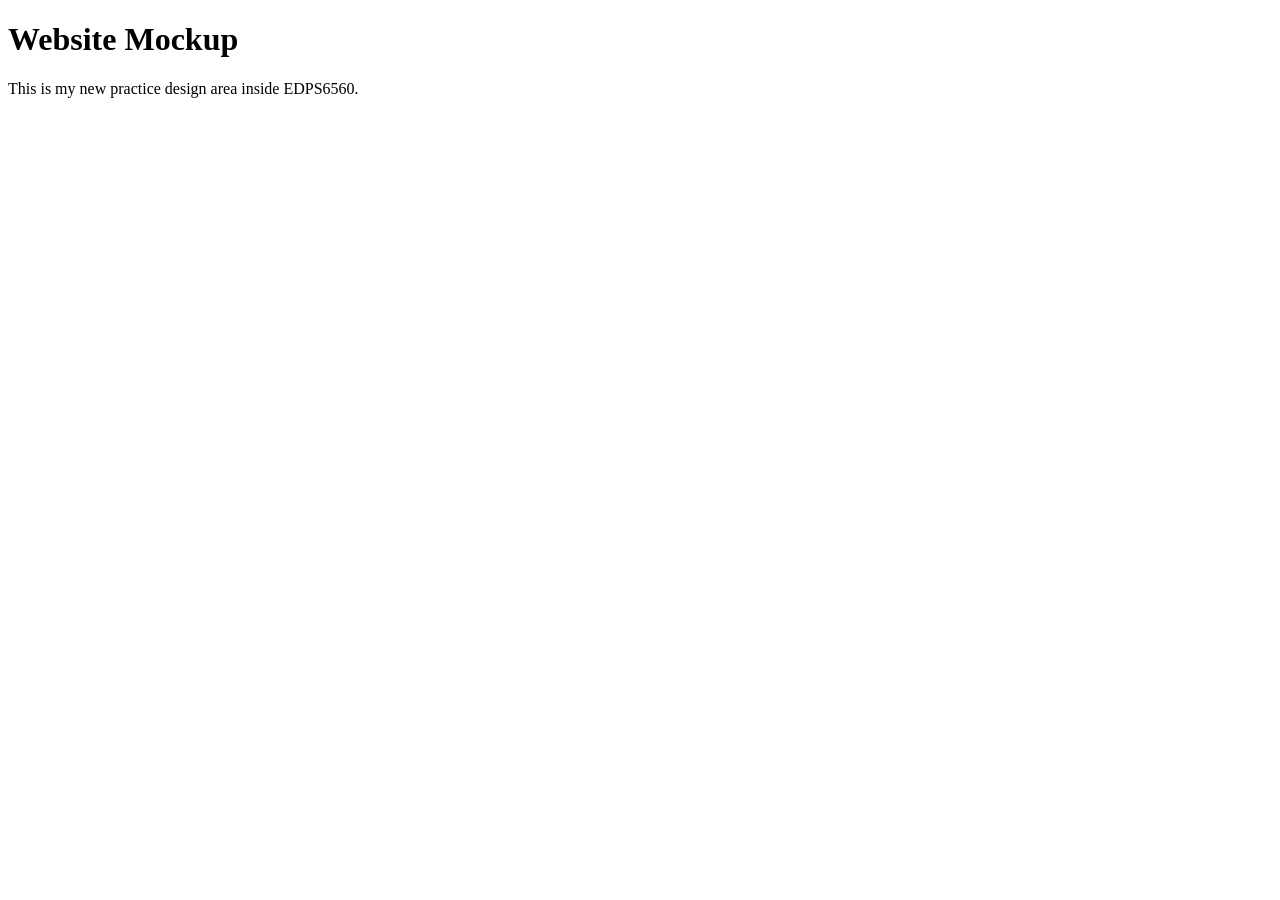
==== experiments/website-mockup/index.html @ 7709a5c5 "Create Website mockup folder" ====
<!DOCTYPE html>
<html lang="en">
<head>
  <meta charset="UTF-8">
  <meta name="viewport" content="width=device-width, initial-scale=1.0">
  <title>Website Mockup</title>
</head>
<body>
  <h1>Website Mockup</h1>
  <p>This is my new practice design area inside EDPS6560.</p>
</body>
</html>
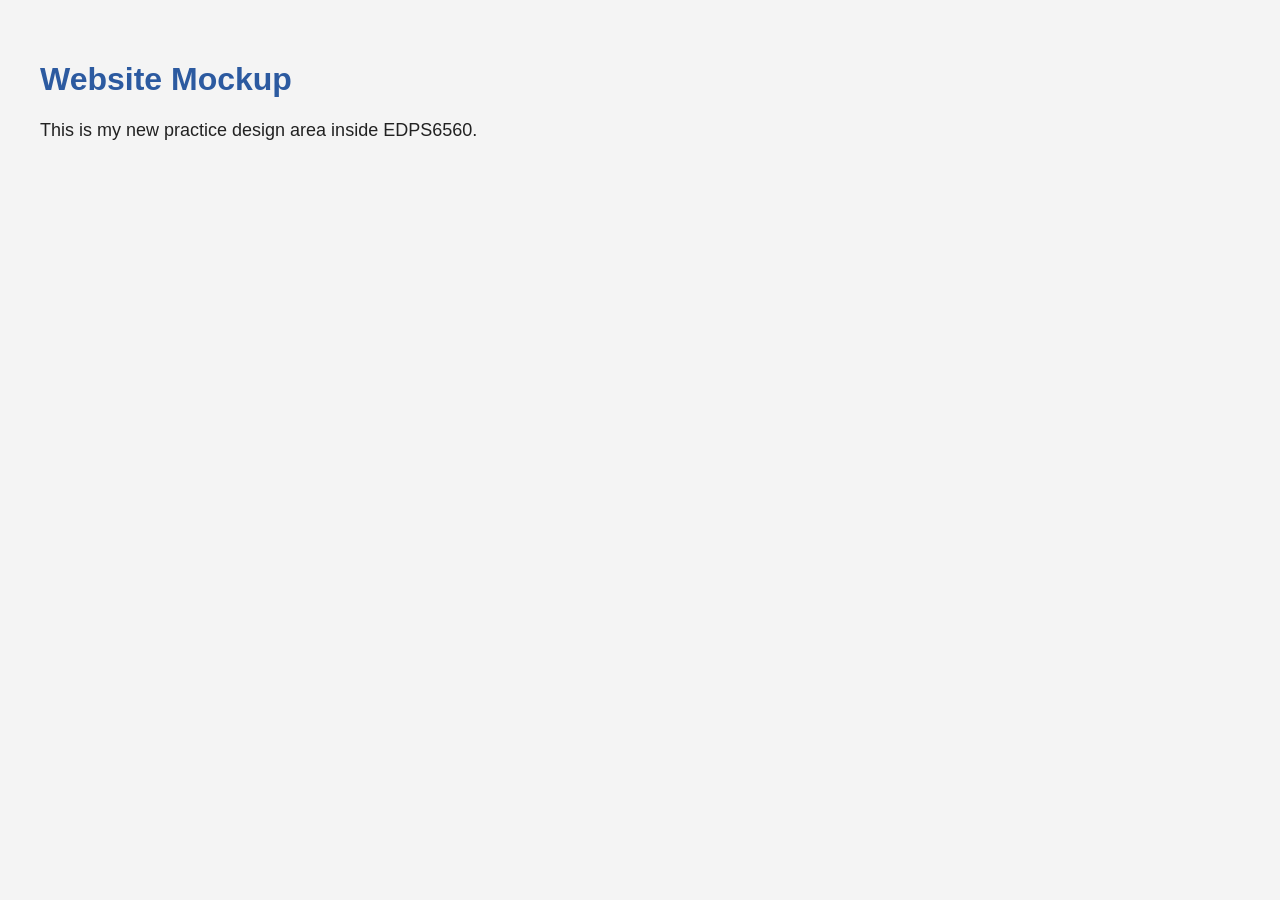
==== commit 2d8091e1: "Update index.html" ====
--- a/experiments/website-mockup/index.html
+++ b/experiments/website-mockup/index.html
@@ -4,6 +4,7 @@
   <meta charset="UTF-8">
   <meta name="viewport" content="width=device-width, initial-scale=1.0">
   <title>Website Mockup</title>
+  <link rel="stylesheet" href="style.css">
 </head>
 <body>
   <h1>Website Mockup</h1>
--- a/experiments/website-mockup/style.css
+++ b/experiments/website-mockup/style.css
@@ -0,0 +1,15 @@
+body {
+  font-family: Arial, sans-serif;
+  background-color: #f4f4f4;
+  color: #222;
+  margin: 0;
+  padding: 40px;
+}
+
+h1 {
+  color: #2c5aa0;
+}
+
+p {
+  font-size: 18px;
+}
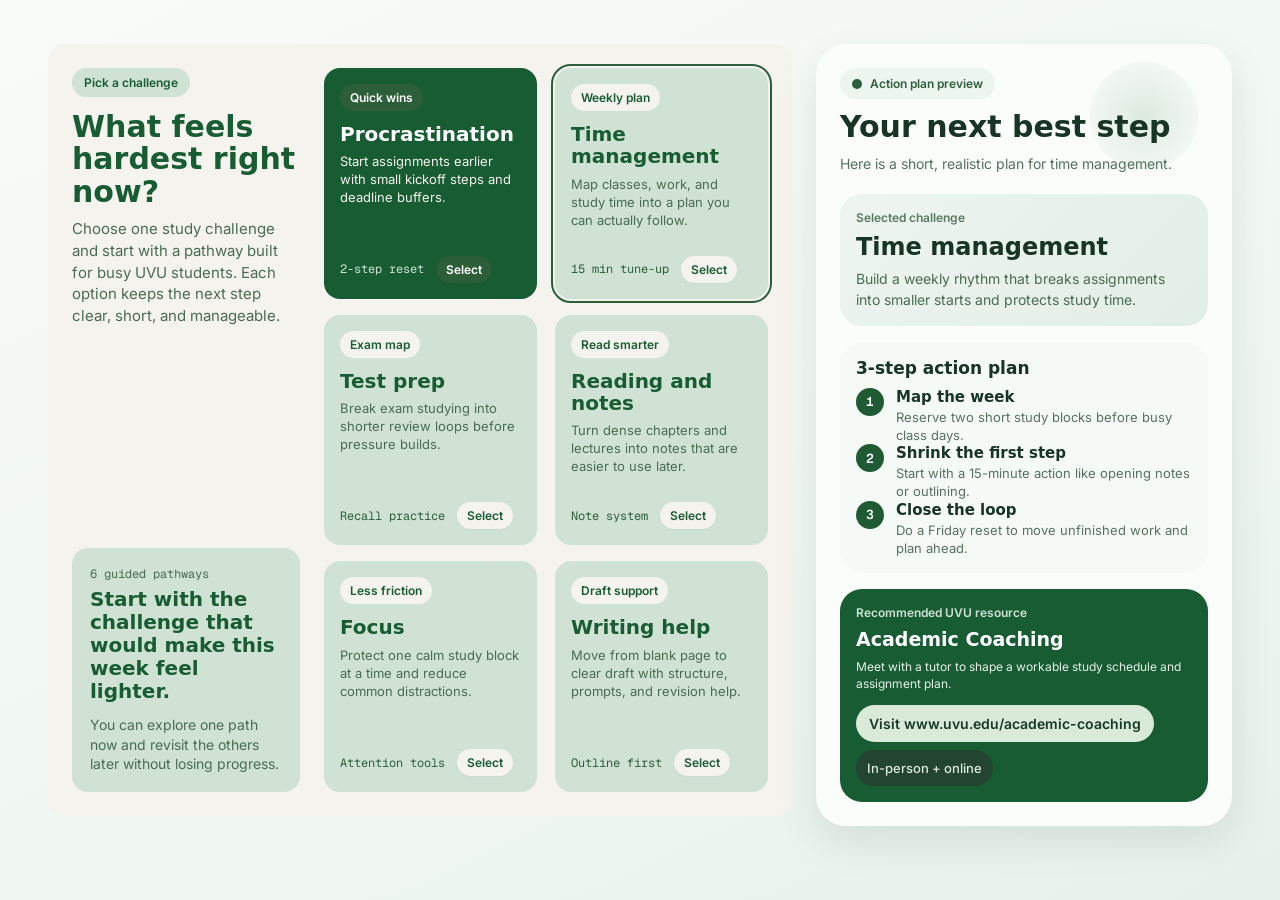
==== commit 043d107f: "Revise website mockup for UVU study skills pathway Updated the website mockup to reflect a new title" ====
--- a/experiments/website-mockup/index.html
+++ b/experiments/website-mockup/index.html
@@ -1,13 +1,884 @@
 <!DOCTYPE html>
 <html lang="en">
 <head>
-  <meta charset="UTF-8">
-  <meta name="viewport" content="width=device-width, initial-scale=1.0">
-  <title>Website Mockup</title>
-  <link rel="stylesheet" href="style.css">
+  <meta charset="UTF-8" />
+  <meta name="viewport" content="width=device-width, initial-scale=1.0" />
+  <title>Study Skills Pathway | UVU</title>
+  <link rel="preconnect" href="https://fonts.googleapis.com" />
+  <link rel="preconnect" href="https://fonts.gstatic.com" crossorigin />
+  <link href="https://fonts.googleapis.com/css2?family=Geist+Mono:wght@400;600&family=Inter:wght@400;500;600&display=swap" rel="stylesheet" />
+  <style>
+    :root {
+      --bg-gradient-start: #f8fbf8;
+      --bg-gradient-mid: #f0f7f2;
+      --bg-gradient-end: #e7f1ea;
+      --surface: #f5f3ee;
+      --surface-panel: #fbfdfb;
+      --green-900: #185c33;
+      --green-800: #2d5e3a;
+      --green-700: #4a6b52;
+      --green-600: #55715d;
+      --green-500: #5a7963;
+      --green-400: #58715f;
+      --green-300: #cfe2d4;
+      --green-200: #d9ead9;
+      --green-100: #edf5ef;
+      --green-50: #eef5f0;
+      --green-25: #e1eee5;
+      --green-tint: #e6f0e9;
+      --green-chip: #cfe2d4;
+      --green-dark-2: #234431;
+      --green-dark-3: #173724;
+      --green-badge: #1f5a35;
+      --text-dark: #183425;
+      --white: #ffffff;
+      --shadow-soft: 0 16px 40px rgba(20, 59, 34, 0.1);
+      --shadow-chip: 0 1px 2px rgba(0, 0, 0, 0.04);
+      --radius-lg: 30px;
+      --radius-md: 22px;
+      --radius-sm: 16px;
+      --radius-pill: 9999px;
+      --font-display: "Segoe UI", system-ui, sans-serif;
+      --font-body: "Inter", system-ui, sans-serif;
+      --font-mono: "Geist Mono", "Consolas", monospace;
+    }
+
+    * {
+      box-sizing: border-box;
+      margin: 0;
+      padding: 0;
+    }
+
+    body {
+      min-height: 100vh;
+      font-family: var(--font-body);
+      color: var(--green-900);
+      background: linear-gradient(155deg, var(--bg-gradient-start) 0%, var(--bg-gradient-mid) 60%, var(--bg-gradient-end) 100%);
+    }
+
+    .app {
+      max-width: 1280px;
+      min-height: 860px;
+      margin: 0 auto;
+      padding: 44px 48px;
+      display: grid;
+      grid-template-columns: minmax(0, 744px) minmax(320px, 416px);
+      gap: 24px;
+      align-items: start;
+    }
+
+    .content-area {
+      background: var(--surface);
+      border-radius: var(--radius-sm);
+      padding: 24px;
+      display: flex;
+      flex-direction: column;
+      gap: 28px;
+      min-height: 772px;
+    }
+
+    .challenge-section {
+      display: grid;
+      grid-template-columns: 228px minmax(0, 1fr);
+      gap: 24px;
+      flex: 1;
+      min-height: 0;
+    }
+
+    .intro-rail {
+      display: flex;
+      flex-direction: column;
+      justify-content: space-between;
+      gap: 20px;
+    }
+
+    .label-group {
+      display: flex;
+      flex-direction: column;
+      gap: 14px;
+    }
+
+    .section-chip {
+      display: inline-flex;
+      align-items: center;
+      width: fit-content;
+      background: var(--green-300);
+      color: var(--green-900);
+      border-radius: var(--radius-pill);
+      padding: 7px 12px;
+      font-size: 12px;
+      font-weight: 600;
+    }
+
+    .intro-title {
+      font-family: var(--font-display);
+      font-size: 30px;
+      font-weight: 600;
+      line-height: 1.08;
+      color: var(--green-900);
+    }
+
+    .intro-description {
+      margin-top: 10px;
+      font-size: 15px;
+      line-height: 1.45;
+      color: var(--green-700);
+    }
+
+    .support-tile {
+      background: var(--green-300);
+      border-radius: var(--radius-sm);
+      padding: 18px;
+      display: flex;
+      flex-direction: column;
+      gap: 12px;
+    }
+
+    .support-eyebrow {
+      font-family: var(--font-mono);
+      font-size: 12px;
+      color: var(--green-700);
+    }
+
+    .support-title {
+      margin-top: 6px;
+      font-family: var(--font-display);
+      font-size: 20px;
+      font-weight: 600;
+      line-height: 1.15;
+      color: var(--green-900);
+    }
+
+    .support-note {
+      font-size: 14px;
+      line-height: 1.4;
+      color: var(--green-700);
+    }
+
+    .challenge-grid {
+      display: flex;
+      flex-direction: column;
+      gap: 16px;
+      min-height: 0;
+    }
+
+    .challenge-row {
+      display: grid;
+      grid-template-columns: repeat(2, minmax(0, 1fr));
+      gap: 18px;
+      flex: 1;
+      min-height: 0;
+    }
+
+    .challenge-card {
+      border: none;
+      border-radius: var(--radius-sm);
+      padding: 16px;
+      display: flex;
+      flex-direction: column;
+      justify-content: space-between;
+      gap: 14px;
+      text-align: left;
+      cursor: pointer;
+      transition: transform 0.15s ease, box-shadow 0.15s ease;
+      min-height: 180px;
+      background: var(--green-300);
+      color: var(--green-900);
+      font-family: inherit;
+    }
+
+    .challenge-card:hover {
+      transform: translateY(-2px);
+      box-shadow: var(--shadow-chip);
+    }
+
+    .challenge-card.is-featured {
+      background: var(--green-900);
+      color: var(--white);
+    }
+
+    .challenge-card.is-selected {
+      outline: 2px solid var(--green-800);
+      outline-offset: 2px;
+    }
+
+    .challenge-card.is-featured.is-selected {
+      outline-color: var(--green-300);
+    }
+
+    .card-chip {
+      display: inline-flex;
+      width: fit-content;
+      border-radius: var(--radius-pill);
+      padding: 6px 10px;
+      font-size: 12px;
+      font-weight: 600;
+      background: var(--surface);
+      color: var(--green-900);
+    }
+
+    .challenge-card.is-featured .card-chip {
+      background: var(--green-800);
+      color: var(--white);
+    }
+
+    .card-title {
+      margin-top: 12px;
+      font-family: var(--font-display);
+      font-size: 20px;
+      font-weight: 600;
+      line-height: 1.12;
+    }
+
+    .card-description {
+      margin-top: 8px;
+      font-size: 13px;
+      line-height: 1.38;
+      color: var(--green-700);
+    }
+
+    .challenge-card.is-featured .card-description {
+      color: var(--surface);
+    }
+
+    .card-footer {
+      display: flex;
+      align-items: center;
+      justify-content: space-between;
+      gap: 12px;
+    }
+
+    .card-meta {
+      font-family: var(--font-mono);
+      font-size: 12px;
+      color: var(--green-800);
+    }
+
+    .challenge-card.is-featured .card-meta {
+      color: var(--green-300);
+    }
+
+    .card-action {
+      display: inline-flex;
+      align-items: center;
+      border-radius: var(--radius-pill);
+      padding: 6px 10px;
+      font-size: 12px;
+      font-weight: 600;
+      background: var(--surface);
+      color: var(--green-900);
+      box-shadow: var(--shadow-chip);
+    }
+
+    .challenge-card.is-featured .card-action {
+      background: var(--green-800);
+      color: var(--white);
+    }
+
+    .result-panel {
+      position: relative;
+      background: var(--surface-panel);
+      border-radius: var(--radius-lg);
+      box-shadow: var(--shadow-soft);
+      padding: 24px;
+      display: flex;
+      flex-direction: column;
+      gap: 16px;
+      min-height: 772px;
+      overflow: hidden;
+    }
+
+    .accent-orb {
+      position: absolute;
+      top: 18px;
+      right: 34px;
+      width: 108px;
+      height: 108px;
+      border-radius: 50%;
+      background: radial-gradient(circle, rgba(111, 168, 126, 0.22) 0%, rgba(111, 168, 126, 0) 100%);
+      pointer-events: none;
+    }
+
+    .result-hero {
+      display: flex;
+      flex-direction: column;
+      gap: 10px;
+      padding-bottom: 4px;
+      position: relative;
+      z-index: 1;
+    }
+
+    .resource-chip {
+      display: inline-flex;
+      align-items: center;
+      gap: 8px;
+      width: fit-content;
+      background: var(--green-100);
+      border-radius: var(--radius-pill);
+      padding: 8px 12px;
+      font-size: 12px;
+      font-weight: 600;
+      color: var(--green-800);
+    }
+
+    .resource-chip-dot {
+      width: 10px;
+      height: 10px;
+      border-radius: 50%;
+      background: var(--green-800);
+    }
+
+    .panel-title {
+      font-family: var(--font-display);
+      font-size: 30px;
+      font-weight: 600;
+      color: var(--text-dark);
+    }
+
+    .panel-intro {
+      font-size: 14px;
+      line-height: 1.45;
+      color: var(--green-600);
+    }
+
+    .selected-challenge {
+      background: linear-gradient(135deg, var(--green-50) 0%, var(--green-25) 100%);
+      border-radius: var(--radius-md);
+      padding: 16px;
+      display: flex;
+      flex-direction: column;
+      gap: 8px;
+    }
+
+    .selected-label {
+      font-size: 12px;
+      font-weight: 600;
+      color: var(--green-500);
+    }
+
+    .selected-title {
+      font-family: var(--font-display);
+      font-size: 24px;
+      font-weight: 600;
+      color: var(--text-dark);
+    }
+
+    .selected-summary {
+      font-size: 14px;
+      line-height: 1.45;
+      color: var(--green-700);
+    }
+
+    .action-steps {
+      background: #f6faf7;
+      border-radius: var(--radius-md);
+      padding: 16px;
+      display: flex;
+      flex-direction: column;
+      gap: 10px;
+    }
+
+    .steps-title {
+      font-family: var(--font-display);
+      font-size: 17px;
+      font-weight: 600;
+      color: var(--text-dark);
+    }
+
+    .step-line {
+      display: flex;
+      gap: 12px;
+      align-items: flex-start;
+    }
+
+    .step-badge {
+      width: 28px;
+      height: 28px;
+      border-radius: 50%;
+      background: var(--green-badge);
+      color: var(--white);
+      display: grid;
+      place-items: center;
+      font-family: var(--font-mono);
+      font-size: 13px;
+      font-weight: 600;
+      flex-shrink: 0;
+    }
+
+    .step-copy {
+      display: flex;
+      flex-direction: column;
+      gap: 2px;
+      min-width: 0;
+    }
+
+    .step-title {
+      font-family: var(--font-display);
+      font-size: 15px;
+      font-weight: 600;
+      color: var(--text-dark);
+    }
+
+    .step-body {
+      font-size: 13px;
+      line-height: 1.4;
+      color: var(--green-400);
+    }
+
+    .resource-section {
+      margin-top: auto;
+      background: var(--green-900);
+      border-radius: var(--radius-md);
+      padding: 16px;
+      display: flex;
+      flex-direction: column;
+      gap: 8px;
+    }
+
+    .resource-label {
+      font-size: 12px;
+      font-weight: 600;
+      color: var(--green-chip);
+    }
+
+    .resource-title {
+      font-family: var(--font-display);
+      font-size: 19px;
+      font-weight: 600;
+      color: var(--white);
+    }
+
+    .resource-body {
+      font-size: 12px;
+      line-height: 1.45;
+      color: var(--green-tint);
+    }
+
+    .resource-actions {
+      display: flex;
+      flex-wrap: wrap;
+      gap: 8px;
+      margin-top: 4px;
+    }
+
+    .visit-button {
+      display: inline-flex;
+      align-items: center;
+      justify-content: center;
+      border: none;
+      border-radius: var(--radius-pill);
+      padding: 10px 13px;
+      background: var(--green-200);
+      color: var(--green-dark-3);
+      font-family: inherit;
+      font-size: 14px;
+      font-weight: 600;
+      text-decoration: none;
+      cursor: pointer;
+    }
+
+    .visit-button:hover {
+      filter: brightness(0.97);
+    }
+
+    .secondary-tag {
+      display: inline-flex;
+      align-items: center;
+      justify-content: center;
+      border-radius: var(--radius-pill);
+      padding: 10px 11px;
+      background: var(--green-dark-2);
+      color: #ddeade;
+      font-size: 13px;
+      font-weight: 500;
+    }
+
+    @media (max-width: 1100px) {
+      .app {
+        grid-template-columns: 1fr;
+        padding: 24px;
+        min-height: auto;
+      }
+
+      .content-area,
+      .result-panel {
+        min-height: auto;
+      }
+
+      .challenge-section {
+        grid-template-columns: 1fr;
+      }
+
+      .intro-rail {
+        gap: 24px;
+      }
+    }
+
+    @media (max-width: 720px) {
+      .challenge-row {
+        grid-template-columns: 1fr;
+      }
+
+      .intro-title,
+      .panel-title {
+        font-size: 26px;
+      }
+    }
+  </style>
 </head>
 <body>
-  <h1>Website Mockup</h1>
-  <p>This is my new practice design area inside EDPS6560.</p>
+  <main class="app">
+    <section class="content-area" aria-labelledby="intro-title">
+      <div class="challenge-section">
+        <aside class="intro-rail">
+          <div class="label-group">
+            <span class="section-chip">Pick a challenge</span>
+            <div>
+              <h1 class="intro-title" id="intro-title">What feels hardest right now?</h1>
+              <p class="intro-description">
+                Choose one study challenge and start with a pathway built for busy UVU students.
+                Each option keeps the next step clear, short, and manageable.
+              </p>
+            </div>
+          </div>
+
+          <div class="support-tile">
+            <div>
+              <p class="support-eyebrow">6 guided pathways</p>
+              <p class="support-title">Start with the challenge that would make this week feel lighter.</p>
+            </div>
+            <p class="support-note">
+              You can explore one path now and revisit the others later without losing progress.
+            </p>
+          </div>
+        </aside>
+
+        <div class="challenge-grid" id="challenge-grid" role="listbox" aria-label="Study challenges"></div>
+      </div>
+    </section>
+
+    <aside class="result-panel" aria-live="polite">
+      <div class="accent-orb" aria-hidden="true"></div>
+
+      <div class="result-hero">
+        <div class="resource-chip">
+          <span class="resource-chip-dot" aria-hidden="true"></span>
+          <span>Action plan preview</span>
+        </div>
+        <h2 class="panel-title">Your next best step</h2>
+        <p class="panel-intro" id="panel-intro">
+          Choose a challenge to see a short, realistic plan. This sample shows the response state.
+        </p>
+      </div>
+
+      <section class="selected-challenge">
+        <p class="selected-label">Selected challenge</p>
+        <h3 class="selected-title" id="selected-title">Time management</h3>
+        <p class="selected-summary" id="selected-summary">
+          Build a weekly rhythm that breaks assignments into smaller starts and protects study time.
+        </p>
+      </section>
+
+      <section class="action-steps">
+        <h4 class="steps-title" id="steps-title">3-step action plan</h4>
+        <div id="steps-list"></div>
+      </section>
+
+      <section class="resource-section">
+        <p class="resource-label">Recommended UVU resource</p>
+        <h4 class="resource-title" id="resource-title">Academic Tutoring</h4>
+        <p class="resource-body" id="resource-body">
+          Meet with a tutor to shape a workable study schedule and assignment plan.
+        </p>
+        <div class="resource-actions">
+          <a class="visit-button" id="resource-link" href="https://tutoring.uvu.edu" target="_blank" rel="noopener noreferrer">
+            Visit tutoring.uvu.edu
+          </a>
+          <span class="secondary-tag" id="resource-tag">In-person + online</span>
+        </div>
+      </section>
+    </aside>
+  </main>
+
+  <script>
+    const challenges = [
+      {
+        id: "procrastination",
+        featured: true,
+        chip: "Quick wins",
+        title: "Procrastination",
+        description: "Start assignments earlier with small kickoff steps and deadline buffers.",
+        meta: "2-step reset",
+        summary: "Break the delay cycle with tiny starts, visible deadlines, and a quick reset when momentum slips.",
+        stepsTitle: "2-step action plan",
+        steps: [
+          {
+            title: "Name the first 10 minutes",
+            body: "Write one tiny start like opening the doc, listing three bullets, or reading one page."
+          },
+          {
+            title: "Set a visible buffer",
+            body: "Put the real due date on your calendar two days early so you have room to finish calmly."
+          }
+        ],
+        resource: {
+          title: "Student Success",
+          body: "Talk with a coach about accountability plans and realistic start habits for busy weeks.",
+          url: "https://www.uvu.edu/academic-coaching/",
+          linkLabel: "Visit Academic Coaching.uvu.edu",
+          tag: "Coaching support"
+        }
+      },
+      {
+        id: "time-management",
+        featured: false,
+        chip: "Weekly plan",
+        title: "Time management",
+        description: "Map classes, work, and study time into a plan you can actually follow.",
+        meta: "15 min tune-up",
+        summary: "Build a weekly rhythm that breaks assignments into smaller starts and protects study time.",
+        stepsTitle: "3-step action plan",
+        steps: [
+          {
+            title: "Map the week",
+            body: "Reserve two short study blocks before busy class days."
+          },
+          {
+            title: "Shrink the first step",
+            body: "Start with a 15-minute action like opening notes or outlining."
+          },
+          {
+            title: "Close the loop",
+            body: "Do a Friday reset to move unfinished work and plan ahead."
+          }
+        ],
+        resource: {
+          title: "Academic Coaching",
+          body: "Meet with a tutor to shape a workable study schedule and assignment plan.",
+          url: "https://www.uvu.edu/academic-coaching/",
+          linkLabel: "Visit www.uvu.edu/academic-coaching",
+          tag: "In-person + online"
+        }
+      },
+      {
+        id: "test-prep",
+        featured: false,
+        chip: "Exam map",
+        title: "Test prep",
+        description: "Break exam studying into shorter review loops before pressure builds.",
+        meta: "Recall practice",
+        summary: "Turn exam prep into short recall loops so review feels steady instead of last-minute.",
+        stepsTitle: "3-step action plan",
+        steps: [
+          {
+            title: "List what the exam covers",
+            body: "Pull topics from the syllabus, study guide, and recent lectures into one page."
+          },
+          {
+            title: "Schedule recall reps",
+            body: "Use 20-minute sessions with flashcards, practice questions, or teach-back notes."
+          },
+          {
+            title: "Check gaps early",
+            body: "Mark weak spots after each session and review them before the next study block."
+          }
+        ],
+        resource: {
+          title: "Testing Services",
+          body: "Use campus testing resources and prep support to reduce uncertainty before exam day.",
+          url: "https://www.uvu.edu/academic-coaching/",
+          linkLabel: "Visit www.uvu.edu/academic-coaching",
+          tag: "Exam support"
+        }
+      },
+      {
+        id: "reading-notes",
+        featured: false,
+        chip: "Read smarter",
+        title: "Reading and notes",
+        description: "Turn dense chapters and lectures into notes that are easier to use later.",
+        meta: "Note system",
+        summary: "Capture readings and lectures in a simple note system you can reuse when assignments start.",
+        stepsTitle: "3-step action plan",
+        steps: [
+          {
+            title: "Preview before you read",
+            body: "Scan headings, summaries, and bold terms to know what matters before diving in."
+          },
+          {
+            title: "Capture in three buckets",
+            body: "Sort notes into key ideas, examples, and questions you still need answered."
+          },
+          {
+            title: "Review within 24 hours",
+            body: "Rewrite the top takeaways in your own words while the material is still fresh."
+          }
+        ],
+        resource: {
+          title: "Academic Coaching",
+          body: "Get help refining note strategies for textbooks, articles, and lecture-heavy courses.",
+          url: "https://www.uvu.edu/academic-coaching/",
+          linkLabel: "Visit www.uvu.edu/academic-coaching",
+          tag: "Study strategies"
+        }
+      },
+      {
+        id: "focus",
+        featured: false,
+        chip: "Less friction",
+        title: "Focus",
+        description: "Protect one calm study block at a time and reduce common distractions.",
+        meta: "Attention tools",
+        summary: "Create one protected focus block by lowering friction before you sit down to work.",
+        stepsTitle: "3-step action plan",
+        steps: [
+          {
+            title: "Choose one block",
+            body: "Pick a single 25- to 45-minute window and treat it as non-negotiable study time."
+          },
+          {
+            title: "Remove friction first",
+            body: "Silence notifications, open only the files you need, and keep water/snacks nearby."
+          },
+          {
+            title: "End with a restart note",
+            body: "Write the next tiny action so it is easy to begin again in the following session."
+          }
+        ],
+        resource: {
+          title: "Mental Health Services",
+          body: "Access support if stress, anxiety, or overload is making sustained focus difficult.",
+          url: "https://www.uvu.edu/studenthealth/",
+          linkLabel: "Visit studenthealth.uvu.edu",
+          tag: "Wellness support"
+        }
+      },
+      {
+        id: "writing-help",
+        featured: false,
+        chip: "Draft support",
+        title: "Writing help",
+        description: "Move from blank page to clear draft with structure, prompts, and revision help.",
+        meta: "Outline first",
+        summary: "Move from blank page to draft by outlining first, writing in passes, and revising with a checklist.",
+        stepsTitle: "3-step action plan",
+        steps: [
+          {
+            title: "Outline the argument",
+            body: "List your claim, three supporting points, and the evidence each point needs."
+          },
+          {
+            title: "Draft without polishing",
+            body: "Write one rough section at a time and leave grammar fixes for later."
+          },
+          {
+            title: "Revise with a checklist",
+            body: "Check clarity, citations, and whether each paragraph supports the main claim."
+          }
+        ],
+        resource: {
+          title: "Writing Center",
+          body: "Book a consultation for feedback on outlines, drafts, and revision plans.",
+          url: "https://www.uvu.edu/writingcenter/",
+          linkLabel: "Visit writingcenter.uvu.edu",
+          tag: "Draft feedback"
+        }
+      }
+    ];
+
+    const grid = document.getElementById("challenge-grid");
+    const panelIntro = document.getElementById("panel-intro");
+    const selectedTitle = document.getElementById("selected-title");
+    const selectedSummary = document.getElementById("selected-summary");
+    const stepsTitle = document.getElementById("steps-title");
+    const stepsList = document.getElementById("steps-list");
+    const resourceTitle = document.getElementById("resource-title");
+    const resourceBody = document.getElementById("resource-body");
+    const resourceLink = document.getElementById("resource-link");
+    const resourceTag = document.getElementById("resource-tag");
+
+    let selectedId = "time-management";
+
+    function renderSteps(steps) {
+      stepsList.innerHTML = steps
+        .map(
+          (step, index) => `
+            <div class="step-line">
+              <div class="step-badge" aria-hidden="true">${index + 1}</div>
+              <div class="step-copy">
+                <p class="step-title">${step.title}</p>
+                <p class="step-body">${step.body}</p>
+              </div>
+            </div>
+          `
+        )
+        .join("");
+    }
+
+    function updatePanel(challenge) {
+      panelIntro.textContent = `Here is a short, realistic plan for ${challenge.title.toLowerCase()}.`;
+      selectedTitle.textContent = challenge.title;
+      selectedSummary.textContent = challenge.summary;
+      stepsTitle.textContent = challenge.stepsTitle;
+      renderSteps(challenge.steps);
+      resourceTitle.textContent = challenge.resource.title;
+      resourceBody.textContent = challenge.resource.body;
+      resourceLink.href = challenge.resource.url;
+      resourceLink.textContent = challenge.resource.linkLabel;
+      resourceTag.textContent = challenge.resource.tag;
+    }
+
+    function renderCards() {
+      const rows = [
+        challenges.slice(0, 2),
+        challenges.slice(2, 4),
+        challenges.slice(4, 6)
+      ];
+
+      grid.innerHTML = rows
+        .map(
+          (row) => `
+            <div class="challenge-row">
+              ${row
+                .map(
+                  (challenge) => `
+                    <button
+                      type="button"
+                      class="challenge-card${challenge.featured ? " is-featured" : ""}${challenge.id === selectedId ? " is-selected" : ""}"
+                      data-id="${challenge.id}"
+                      role="option"
+                      aria-selected="${challenge.id === selectedId}"
+                    >
+                      <div>
+                        <span class="card-chip">${challenge.chip}</span>
+                        <p class="card-title">${challenge.title}</p>
+                        <p class="card-description">${challenge.description}</p>
+                      </div>
+                      <div class="card-footer">
+                        <span class="card-meta">${challenge.meta}</span>
+                        <span class="card-action">Select</span>
+                      </div>
+                    </button>
+                  `
+                )
+                .join("")}
+            </div>
+          `
+        )
+        .join("");
+
+      grid.querySelectorAll(".challenge-card").forEach((card) => {
+        card.addEventListener("click", () => {
+          selectedId = card.dataset.id;
+          const challenge = challenges.find((item) => item.id === selectedId);
+          renderCards();
+          updatePanel(challenge);
+        });
+      });
+    }
+
+    renderCards();
+    updatePanel(challenges.find((item) => item.id === selectedId));
+  </script>
 </body>
 </html>
